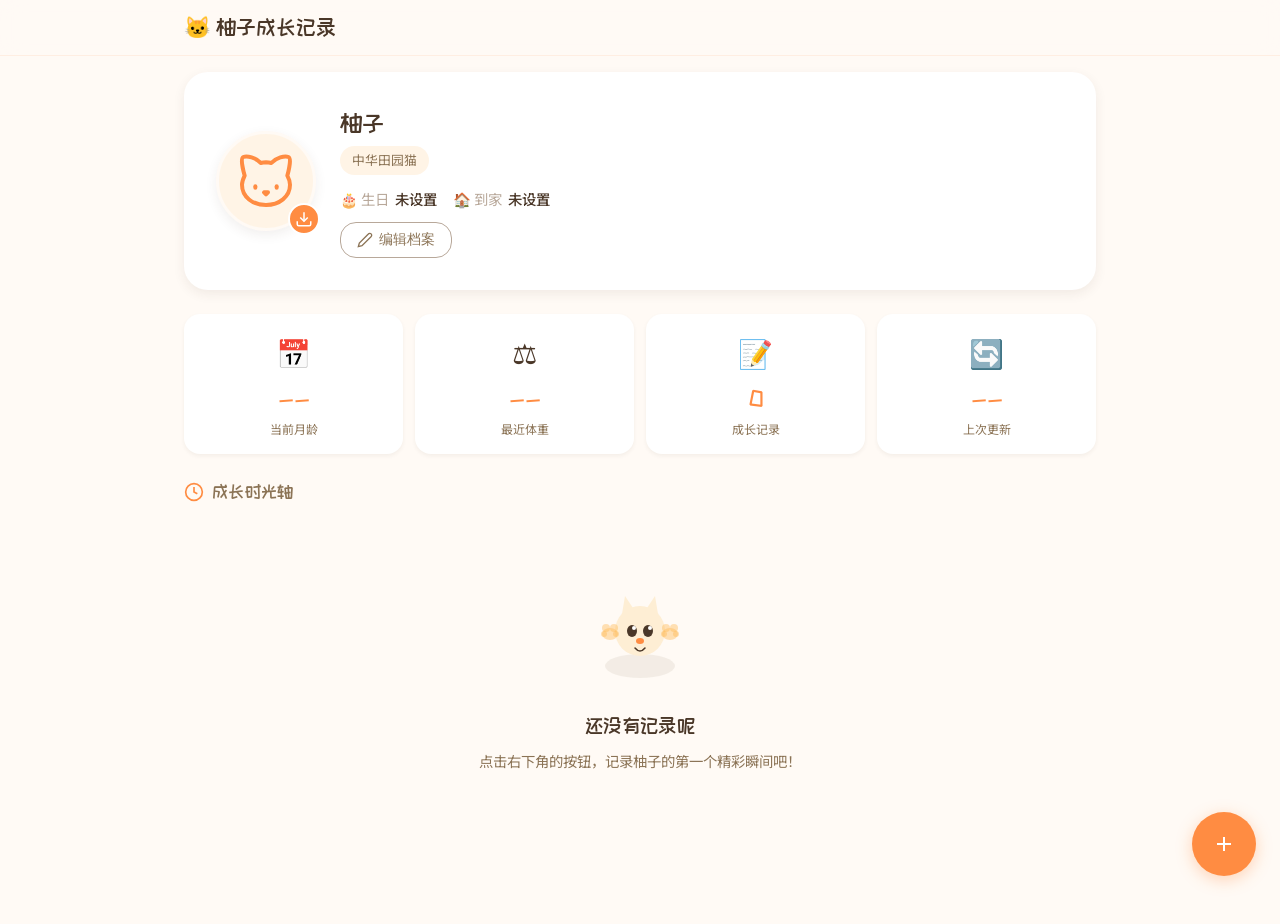
==== index.html @ f87226bc "Initial commit" ====
<!DOCTYPE html>
<html lang="zh-CN">
<head>
  <meta charset="UTF-8">
  <meta name="viewport" content="width=device-width, initial-scale=1.0, maximum-scale=1.0, user-scalable=no">
  <meta name="theme-color" content="#FF8C42">
  <meta name="apple-mobile-web-app-capable" content="yes">
  <meta name="apple-mobile-web-app-status-bar-style" content="default">
  <meta name="apple-mobile-web-app-title" content="柚子">
  <title>柚子成长记录</title>
  <link rel="manifest" href="manifest.json">
  <link rel="icon" type="image/svg+xml" href="icons/icon-192.svg">
  <link rel="apple-touch-icon" href="icons/icon-192.svg">
  <link href="https://fonts.googleapis.com/css2?family=ZCOOL+KuaiLe&family=Noto+Sans+SC:wght@400;500;700&display=swap" rel="stylesheet">
  <link rel="stylesheet" href="styles.css">
</head>
<body>
  <!-- Offline Banner -->
  <div id="offline-banner" class="offline-banner hidden" role="alert">
    <svg width="18" height="18" viewBox="0 0 24 24" fill="none" stroke="currentColor" stroke-width="2"><path d="M4 8a4 4 0 0 1 4-4h8a4 4 0 0 1 4 4v8a4 4 0 0 1-4 4H8a4 4 0 0 1-4-4V8z"></path><path d="M12 13v4"></path><path d="M12 7v2"></path></svg>
    当前处于离线模式，部分功能可能受限
  </div>

  <!-- Header -->
  <header class="header">
    <div class="header-content">
      <span class="header-title">🐱 柚子成长记录</span>
    </div>
  </header>

  <main class="main-content">
    <!-- Profile Section -->
    <section class="section profile-section">
      <div class="profile-card" id="profile-card">
        <div class="profile-avatar-container">
          <div class="profile-avatar" id="profile-avatar">
            <svg width="64" height="64" viewBox="0 0 24 24" fill="none" stroke="currentColor" stroke-width="1.5" stroke-linecap="round" stroke-linejoin="round"><path d="M12 5c.67 0 1.35.09 2 .26 1.78-2 5.03-2.84 6.42-2.26 1.4.58-.42 7-.42 7 .57 1.07 1 2.24 1 3.44C21 17.9 16.97 21 12 21s-9-3-9-7.56c0-1.25.5-2.4 1-3.44 0 0-1.89-6.42-.5-7 1.39-.58 4.72.23 6.5 2.23A9.04 9.04 0 0 1 12 5Z"></path><path d="M8 14v.5"></path><path d="M16 14v.5"></path><path d="M11.25 16.25h1.5L12 17l-.75-.75Z"></path></svg>
          </div>
          <button class="edit-avatar-btn" id="edit-avatar-btn" title="更换头像">
            <svg width="18" height="18" viewBox="0 0 24 24" fill="none" stroke="currentColor" stroke-width="2"><path d="M21 15v4a2 2 0 0 1-2 2H5a2 2 0 0 1-2-2v-4"></path><polyline points="7 10 12 15 17 10"></polyline><line x1="12" y1="15" x2="12" y2="3"></line></svg>
          </button>
        </div>
        <div class="profile-info">
          <h1 class="profile-name">柚子</h1>
          <span class="profile-badge">中华田园猫</span>
          <div class="profile-dates">
            <div class="profile-date-item">
              <span class="date-label">🎂 生日</span>
              <span class="date-value" id="cat-birthday-display">未设置</span>
            </div>
            <div class="profile-date-item">
              <span class="date-label">🏠 到家</span>
              <span class="date-value" id="cat-arrival-display">未设置</span>
            </div>
          </div>
          <button class="edit-profile-btn" id="edit-profile-btn">
            <svg width="16" height="16" viewBox="0 0 24 24" fill="none" stroke="currentColor" stroke-width="2"><path d="M17 3a2.85 2.83 0 1 1 4 4L7.5 20.5 2 22l1.5-5.5Z"></path></svg>
            编辑档案
          </button>
        </div>
      </div>
    </section>

    <!-- Stats Cards -->
    <section class="section stats-section">
      <div class="stats-grid">
        <div class="stat-card">
          <div class="stat-icon">📅</div>
          <div class="stat-value" id="stat-months">--</div>
          <div class="stat-label">当前月龄</div>
        </div>
        <div class="stat-card">
          <div class="stat-icon">⚖️</div>
          <div class="stat-value" id="stat-weight">--</div>
          <div class="stat-label">最近体重</div>
        </div>
        <div class="stat-card">
          <div class="stat-icon">📝</div>
          <div class="stat-value" id="stat-records">0</div>
          <div class="stat-label">成长记录</div>
        </div>
        <div class="stat-card">
          <div class="stat-icon">🔄</div>
          <div class="stat-value" id="stat-last-update">--</div>
          <div class="stat-label">上次更新</div>
        </div>
      </div>
    </section>

    <!-- Timeline Section -->
    <section class="section timeline-section">
      <h2 class="section-title">
        <svg width="20" height="20" viewBox="0 0 24 24" fill="none" stroke="currentColor" stroke-width="2"><circle cx="12" cy="12" r="10"></circle><polyline points="12 6 12 12 16 14"></polyline></svg>
        成长时光轴
      </h2>
      <div id="timeline" class="timeline"></div>
      <div id="empty-state" class="empty-state hidden">
        <div class="empty-illustration">
          <svg width="120" height="120" viewBox="0 0 120 120" fill="none">
            <ellipse cx="60" cy="100" rx="35" ry="12" fill="#E8E0D5" opacity="0.5"/>
            <circle cx="60" cy="65" r="25" fill="#FEEED4"/>
            <polygon points="42,48 45,30 55,45" fill="#FEEED4"/>
            <polygon points="78,48 75,30 65,45" fill="#FEEED4"/>
            <ellipse cx="52" cy="65" rx="5" ry="6" fill="#4A3728"/>
            <ellipse cx="68" cy="65" rx="5" ry="6" fill="#4A3728"/>
            <circle cx="54" cy="62" r="2" fill="white"/>
            <circle cx="70" cy="62" r="2" fill="white"/>
            <ellipse cx="60" cy="75" rx="4" ry="3" fill="#FF8C42"/>
            <path d="M55,82 Q60,88 65,82" stroke="#4A3728" stroke-width="1.5" fill="none" stroke-linecap="round"/>
            <ellipse cx="30" cy="68" rx="8" ry="6" fill="#FFB74D" opacity="0.4"/>
            <circle cx="26" cy="62" r="4" fill="#FFB74D" opacity="0.4"/>
            <circle cx="34" cy="62" r="4" fill="#FFB74D" opacity="0.4"/>
            <circle cx="24" cy="68" r="3" fill="#FFB74D" opacity="0.4"/>
            <circle cx="36" cy="68" r="3" fill="#FFB74D" opacity="0.4"/>
            <ellipse cx="90" cy="68" rx="8" ry="6" fill="#FFB74D" opacity="0.4"/>
            <circle cx="86" cy="62" r="4" fill="#FFB74D" opacity="0.4"/>
            <circle cx="94" cy="62" r="4" fill="#FFB74D" opacity="0.4"/>
            <circle cx="84" cy="68" r="3" fill="#FFB74D" opacity="0.4"/>
            <circle cx="96" cy="68" r="3" fill="#FFB74D" opacity="0.4"/>
          </svg>
        </div>
        <h3 class="empty-title">还没有记录呢</h3>
        <p class="empty-text">点击右下角的按钮，记录柚子的第一个精彩瞬间吧！</p>
      </div>
    </section>
  </main>

  <!-- FAB -->
  <button class="fab" id="add-record-btn" aria-label="添加记录">
    <svg width="24" height="24" viewBox="0 0 24 24" fill="none" stroke="currentColor" stroke-width="2"><line x1="12" y1="5" x2="12" y2="19"></line><line x1="5" y1="12" x2="19" y2="12"></line></svg>
  </button>

  <!-- Modal Overlay -->
  <div id="modal-overlay" class="modal-overlay hidden"></div>

  <!-- Record Modal -->
  <div id="record-modal" class="modal hidden">
    <div class="modal-header">
      <h3 class="modal-title" id="modal-title">添加记录</h3>
      <button class="modal-close" id="modal-close" aria-label="关闭">
        <svg width="20" height="20" viewBox="0 0 24 24" fill="none" stroke="currentColor" stroke-width="2"><line x1="18" y1="6" x2="6" y2="18"></line><line x1="6" y1="6" x2="18" y2="18"></line></svg>
      </button>
    </div>
    <div class="modal-body">
      <form id="record-form">
        <div class="form-group">
          <label class="form-label" for="record-date">📅 日期</label>
          <input type="date" id="record-date" class="form-input" required max="">
        </div>
        <div class="form-group">
          <label class="form-label">🎯 类型</label>
          <div class="type-selector" id="type-selector">
            <button type="button" class="type-btn active" data-type="daily">
              <svg width="18" height="18" viewBox="0 0 24 24" fill="none" stroke="currentColor" stroke-width="2"><path d="M12 20h9"></path><path d="M16.5 3.5a2.12 2.83 0 0 1 3 3L7 19l-4 1 1-5.5Z"></path></svg>
              日常
            </button>
            <button type="button" class="type-btn" data-type="photo">
              <svg width="18" height="18" viewBox="0 0 24 24" fill="none" stroke="currentColor" stroke-width="2"><rect width="18" height="18" x="3" y="3" rx="2" ry="2"></rect><circle cx="9" cy="9" r="2"></circle><path d="m21 15-3.086-3.086a2 2 0 0 0-2.828 0L6 21"></path></svg>
              照片
            </button>
            <button type="button" class="type-btn" data-type="weight">
              <svg width="18" height="18" viewBox="0 0 24 24" fill="none" stroke="currentColor" stroke-width="2"><circle cx="12" cy="5" r="3"></circle><path d="M12 8v8"></path><path d="M5 21a7 7 0 0 1 14 0"></path></svg>
              体重
            </button>
            <button type="button" class="type-btn" data-type="milestone">
              <svg width="18" height="18" viewBox="0 0 24 24" fill="none" stroke="currentColor" stroke-width="2"><polygon points="12 2 15.09 8.26 22 9.27 17 14.14 18.18 21.02 12 17.77 5.82 21.02 7 14.14 2 9.27 8.91 8.26 12 2"></polygon></svg>
              里程碑
            </button>
          </div>
        </div>
        <div class="form-group" id="weight-group">
          <label class="form-label" for="record-weight">⚖️ 体重 (kg)</label>
          <input type="number" id="record-weight" class="form-input" step="0.01" min="0" max="50" placeholder="0.00">
        </div>
        <div class="form-group">
          <label class="form-label" for="record-title">✏️ 标题 <span class="required">*</span></label>
          <input type="text" id="record-title" class="form-input" placeholder="记录这一刻..." required maxlength="50">
        </div>
        <div class="form-group">
          <label class="form-label" for="record-description">📝 描述</label>
          <textarea id="record-description" class="form-textarea" placeholder="写下更多细节..." maxlength="500"></textarea>
        </div>
        <div class="form-group">
          <label class="form-label">📷 照片</label>
          <div class="photo-upload-area" id="photo-upload-area">
            <div class="photo-placeholder" id="photo-placeholder">
              <svg width="32" height="32" viewBox="0 0 24 24" fill="none" stroke="currentColor" stroke-width="2"><path d="M21 15v4a2 2 0 0 1-2 2H5a2 2 0 0 1-2-2v-4"></path><polyline points="17 8 12 3 7 8"></polyline><line x1="12" y1="3" x2="12" y2="15"></line></svg>
              <p>点击或拖拽上传照片</p>
              <small>支持多张，每张不超过5MB</small>
            </div>
            <input type="file" id="photo-input" accept="image/*" multiple hidden>
            <div class="photo-preview-grid" id="photo-preview-grid"></div>
          </div>
        </div>
      </form>
    </div>
    <div class="modal-footer">
      <button type="button" class="btn btn-secondary" id="modal-cancel">取消</button>
      <button type="button" class="btn btn-primary" id="modal-save">保存</button>
    </div>
  </div>

  <!-- Profile Modal -->
  <div id="profile-modal" class="modal hidden">
    <div class="modal-header">
      <h3 class="modal-title">编辑柚子档案</h3>
      <button class="modal-close" id="profile-modal-close" aria-label="关闭">
        <svg width="20" height="20" viewBox="0 0 24 24" fill="none" stroke="currentColor" stroke-width="2"><line x1="18" y1="6" x2="6" y2="18"></line><line x1="6" y1="6" x2="18" y2="18"></line></svg>
      </button>
    </div>
    <div class="modal-body">
      <form id="profile-form">
        <div class="form-group">
          <label class="form-label" for="profile-name">🐱 名字</label>
          <input type="text" id="profile-name" class="form-input" value="柚子" maxlength="20">
        </div>
        <div class="form-group">
          <label class="form-label" for="profile-breed">🐾 品种</label>
          <input type="text" id="profile-breed" class="form-input" value="中华田园猫" maxlength="30">
        </div>
        <div class="form-group">
          <label class="form-label" for="profile-birthday">🎂 生日</label>
          <input type="date" id="profile-birthday" class="form-input">
        </div>
        <div class="form-group">
          <label class="form-label" for="profile-arrival">🏠 到家的日子</label>
          <input type="date" id="profile-arrival" class="form-input">
        </div>
      </form>
    </div>
    <div class="modal-footer">
      <button type="button" class="btn btn-secondary" id="profile-cancel">取消</button>
      <button type="button" class="btn btn-primary" id="profile-save">保存</button>
    </div>
  </div>

  <!-- Delete Confirmation Modal -->
  <div id="delete-modal" class="modal modal-small hidden">
    <div class="modal-header">
      <h3 class="modal-title">确认删除</h3>
      <button class="modal-close" id="modal-close-delete" aria-label="关闭">
        <svg width="20" height="20" viewBox="0 0 24 24" fill="none" stroke="currentColor" stroke-width="2"><line x1="18" y1="6" x2="6" y2="18"></line><line x1="6" y1="6" x2="18" y2="18"></line></svg>
      </button>
    </div>
    <div class="modal-body">
      <p class="delete-confirm-text">确定要删除这条记录吗？此操作不可撤销。</p>
    </div>
    <div class="modal-footer">
      <button type="button" class="btn btn-secondary" id="delete-cancel">取消</button>
      <button type="button" class="btn btn-danger" id="delete-confirm">删除</button>
    </div>
  </div>

  <!-- Photo Viewer -->
  <div id="photo-viewer" class="photo-viewer hidden">
    <button class="viewer-close" id="viewer-close" aria-label="关闭">
      <svg width="24" height="24" viewBox="0 0 24 24" fill="none" stroke="currentColor" stroke-width="2.5"><line x1="18" y1="6" x2="6" y2="18"></line><line x1="6" y1="6" x2="18" y2="18"></line></svg>
    </button>
    <button class="viewer-nav viewer-prev" id="viewer-prev" aria-label="上一张">
      <svg width="32" height="32" viewBox="0 0 24 24" fill="none" stroke="currentColor" stroke-width="2"><polyline points="15 18 9 12 15 6"></polyline></svg>
    </button>
    <button class="viewer-nav viewer-next" id="viewer-next" aria-label="下一张">
      <svg width="32" height="32" viewBox="0 0 24 24" fill="none" stroke="currentColor" stroke-width="2"><polyline points="9 18 15 12 9 6"></polyline></svg>
    </button>
    <img id="viewer-image" class="viewer-image" alt="预览">
    <div class="viewer-counter" id="viewer-counter"></div>
  </div>

  <!-- Toast Container -->
  <div id="toast-container" class="toast-container"></div>

  <script src="app.js"></script>
</body>
</html>
---- styles.css ----
/* =========================================
   柚子成长记录 - Styles
   Warm, hand-drawn style PWA for cat growth tracker
   ========================================= */

/* CSS Variables */
:root {
  --color-primary: #FF8C42;
  --color-secondary: #FFF4E6;
  --color-accent: #FFB74D;
  --color-bg: #FFFAF5;
  --color-bg-paper: #FFFFFF;
  --color-text: #4A3728;
  --color-text-light: #8B7355;
  --color-text-muted: #B8A89A;
  --color-success: #7CB342;
  --color-error: #E53935;
  --color-warning: #FFC107;

  --shadow-sm: 0 2px 4px rgba(74, 55, 40, 0.06);
  --shadow-md: 0 4px 12px rgba(74, 55, 40, 0.08);
  --shadow-lg: 0 8px 24px rgba(74, 55, 40, 0.12);
  --shadow-hover: 0 12px 32px rgba(74, 55, 40, 0.16);

  --radius-sm: 8px;
  --radius-md: 12px;
  --radius-lg: 16px;
  --radius-xl: 24px;

  --font-display: 'ZCOOL KuaiLe', cursive;
  --font-body: 'Noto Sans SC', system-ui, -apple-system, sans-serif;

  --space-unit: 8px;
  --transition-fast: 200ms ease-out;
  --transition-normal: 300ms ease-out;
}

/* Reset & Base */
*, *::before, *::after {
  box-sizing: border-box;
  margin: 0;
  padding: 0;
}

html {
  font-size: 16px;
  -webkit-tap-highlight-color: transparent;
}

body {
  font-family: var(--font-body);
  background: var(--color-bg);
  color: var(--color-text);
  line-height: 1.6;
  min-height: 100vh;
  -webkit-font-smoothing: antialiased;
  -moz-osx-font-smoothing: grayscale;
}

/* Typography */
h1, h2, h3, h4 {
  font-family: var(--font-display);
  font-weight: 400;
  letter-spacing: 0.02em;
}

h1 { font-size: 1.75rem; }
h2 { font-size: 1.5rem; }
h3 { font-size: 1.25rem; }

/* Header */
.header {
  position: fixed;
  top: 0;
  left: 0;
  right: 0;
  height: 56px;
  background: rgba(255, 250, 245, 0.85);
  backdrop-filter: blur(12px);
  -webkit-backdrop-filter: blur(12px);
  z-index: 100;
  border-bottom: 1px solid rgba(255, 140, 66, 0.1);
}

.header-content {
  max-width: 960px;
  margin: 0 auto;
  height: 100%;
  display: flex;
  align-items: center;
  padding: 0 calc(var(--space-unit) * 2);
}

.header-title {
  font-family: var(--font-display);
  font-size: 1.35rem;
  color: var(--color-text);
  display: flex;
  align-items: center;
  gap: 8px;
}

/* Main Content */
.main-content {
  padding-top: 72px;
  padding-bottom: calc(var(--space-unit) * 10);
  max-width: 960px;
  margin: 0 auto;
}

.section {
  padding: 0 calc(var(--space-unit) * 2);
  margin-bottom: calc(var(--space-unit) * 3);
}

.section-title {
  display: flex;
  align-items: center;
  gap: 8px;
  color: var(--color-text-light);
  font-size: 1.1rem;
  margin-bottom: calc(var(--space-unit) * 1.5);
}

.section-title svg {
  color: var(--color-primary);
}

/* Profile Section */
.profile-card {
  background: var(--color-bg-paper);
  border-radius: var(--radius-xl);
  padding: calc(var(--space-unit) * 3);
  box-shadow: var(--shadow-md);
  display: flex;
  gap: calc(var(--space-unit) * 3);
  align-items: center;
  transition: transform var(--transition-fast), box-shadow var(--transition-fast);
}

.profile-card:hover {
  transform: translateY(-2px);
  box-shadow: var(--shadow-hover);
}

.profile-avatar-container {
  position: relative;
  flex-shrink: 0;
}

.profile-avatar {
  width: 88px;
  height: 88px;
  border-radius: 50%;
  background: var(--color-secondary);
  display: flex;
  align-items: center;
  justify-content: center;
  color: var(--color-primary);
  overflow: hidden;
  border: 3px solid var(--color-bg);
  box-shadow: var(--shadow-md);
}

.profile-avatar img {
  width: 100%;
  height: 100%;
  object-fit: cover;
}

.edit-avatar-btn {
  position: absolute;
  bottom: -4px;
  right: -4px;
  width: 32px;
  height: 32px;
  border-radius: 50%;
  background: var(--color-primary);
  color: white;
  border: 2px solid white;
  display: flex;
  align-items: center;
  justify-content: center;
  cursor: pointer;
  transition: transform var(--transition-fast);
}

.edit-avatar-btn:hover {
  transform: scale(1.1);
}

.edit-avatar-btn:active {
  transform: scale(0.95);
}

.profile-info {
  flex: 1;
}

.profile-name {
  font-size: 1.5rem;
  color: var(--color-text);
  margin-bottom: 4px;
}

.profile-badge {
  display: inline-block;
  background: var(--color-secondary);
  color: var(--color-text-light);
  padding: 4px 12px;
  border-radius: 100px;
  font-size: 0.8rem;
  margin-bottom: calc(var(--space-unit) * 1.5);
}

.profile-dates {
  display: flex;
  flex-wrap: wrap;
  gap: calc(var(--space-unit) * 2);
  margin-bottom: calc(var(--space-unit) * 1.5);
}

.profile-date-item {
  display: flex;
  align-items: center;
  gap: 6px;
  font-size: 0.9rem;
}

.date-label {
  color: var(--color-text-muted);
}

.date-value {
  color: var(--color-text);
  font-weight: 500;
}

.edit-profile-btn {
  display: inline-flex;
  align-items: center;
  gap: 6px;
  padding: 8px 16px;
  background: transparent;
  border: 1.5px solid var(--color-text-muted);
  color: var(--color-text-light);
  border-radius: var(--radius-lg);
  font-size: 0.85rem;
  cursor: pointer;
  transition: all var(--transition-fast);
}

.edit-profile-btn:hover {
  border-color: var(--color-primary);
  color: var(--color-primary);
}

/* Stats Section */
.stats-grid {
  display: grid;
  grid-template-columns: repeat(2, 1fr);
  gap: calc(var(--space-unit) * 1.5);
}

.stat-card {
  background: var(--color-bg-paper);
  border-radius: var(--radius-lg);
  padding: calc(var(--space-unit) * 2);
  text-align: center;
  box-shadow: var(--shadow-sm);
  transition: transform var(--transition-fast), box-shadow var(--transition-fast);
}

.stat-card:hover {
  transform: translateY(-2px);
  box-shadow: var(--shadow-md);
}

.stat-icon {
  font-size: 1.75rem;
  margin-bottom: 4px;
}

.stat-value {
  font-family: var(--font-display);
  font-size: 1.5rem;
  color: var(--color-primary);
  font-weight: 500;
}

.stat-label {
  font-size: 0.75rem;
  color: var(--color-text-light);
  margin-top: 2px;
}

/* Timeline */
.timeline {
  position: relative;
  padding-left: calc(var(--space-unit) * 3);
}

.timeline::before {
  content: '';
  position: absolute;
  left: 15px;
  top: 0;
  bottom: 0;
  width: 3px;
  background: linear-gradient(
    to bottom,
    var(--color-primary) 0%,
    var(--color-accent) 50%,
    transparent 100%
  );
  border-radius: 100px;
  opacity: 0.3;
}

.timeline-item {
  position: relative;
  margin-bottom: calc(var(--space-unit) * 2.5);
  opacity: 0;
  transform: translateY(16px);
  animation: slideUp var(--transition-normal) forwards;
}

@keyframes slideUp {
  to {
    opacity: 1;
    transform: translateY(0);
  }
}

.timeline-dot {
  position: absolute;
  left: calc(var(--space-unit) * 2 - 15px);
  top: 12px;
  width: 14px;
  height: 14px;
  border-radius: 50%;
  border: 3px solid var(--color-bg);
  z-index: 1;
}

.timeline-dot.type-photo { background: var(--color-primary); }
.timeline-dot.type-daily { background: var(--color-success); }
.timeline-dot.type-weight { background: #42A5F5; }
.timeline-dot.type-milestone { background: #FF7043; }

.timeline-card {
  background: var(--color-bg-paper);
  border-radius: var(--radius-lg);
  padding: calc(var(--space-unit) * 2);
  box-shadow: var(--shadow-sm);
  transition: transform var(--transition-fast), box-shadow var(--transition-fast);
}

.timeline-card:hover {
  transform: translateX(4px);
  box-shadow: var(--shadow-md);
}

.timeline-card-header {
  display: flex;
  justify-content: space-between;
  align-items: flex-start;
  margin-bottom: calc(var(--space-unit) * 1);
}

.timeline-card-title {
  font-weight: 600;
  font-size: 1rem;
  color: var(--color-text);
}

.timeline-card-date {
  font-size: 0.8rem;
  color: var(--color-text-muted);
  white-space: nowrap;
  margin-left: 8px;
}

.timeline-card-body {
  font-size: 0.9rem;
  color: var(--color-text-light);
  line-height: 1.5;
  margin-bottom: calc(var(--space-unit) * 1);
}

.timeline-card-meta {
  display: flex;
  gap: 8px;
  flex-wrap: wrap;
  margin-bottom: calc(var(--space-unit) * 1.5);
}

.timeline-type-badge,
.timeline-weight-badge {
  display: inline-flex;
  align-items: center;
  gap: 4px;
  padding: 4px 10px;
  border-radius: 100px;
  font-size: 0.75rem;
  font-weight: 500;
}

.timeline-type-badge {
  background: var(--color-secondary);
  color: var(--color-text-light);
}

.timeline-weight-badge {
  background: #E3F2FD;
  color: #1565C0;
}

/* Photo Grid in Timeline */
.timeline-photo-grid {
  display: grid;
  gap: 8px;
  margin-bottom: calc(var(--space-unit) * 1.5);
}

.timeline-photo-grid.cols-1 { grid-template-columns: repeat(1, 1fr); }
.timeline-photo-grid.cols-2 { grid-template-columns: repeat(2, 1fr); }
.timeline-photo-grid.cols-3 { grid-template-columns: repeat(3, 1fr); }

.timeline-photo-thumb {
  position: relative;
  aspect-ratio: 1;
  border-radius: var(--radius-md);
  overflow: hidden;
  cursor: pointer;
  background: var(--color-secondary);
  transition: transform var(--transition-fast);
}

.timeline-photo-thumb:hover {
  transform: scale(1.02);
}

.timeline-photo-thumb img {
  width: 100%;
  height: 100%;
  object-fit: cover;
}

.timeline-photo-more {
  position: absolute;
  right: 8px;
  bottom: 8px;
  background: rgba(74, 55, 40, 0.7);
  color: white;
  padding: 4px 10px;
  border-radius: var(--radius-sm);
  font-size: 0.75rem;
  font-weight: 500;
}

/* Timeline Actions */
.timeline-card-actions {
  display: flex;
  gap: 8px;
  justify-content: flex-end;
}

.timeline-action-btn {
  display: inline-flex;
  align-items: center;
  gap: 4px;
  padding: 6px 12px;
  border-radius: var(--radius-sm);
  border: none;
  background: transparent;
  color: var(--color-text-muted);
  font-size: 0.8rem;
  cursor: pointer;
  transition: all var(--transition-fast);
}

.timeline-action-btn:hover {
  background: var(--color-secondary);
  color: var(--color-text);
}

.timeline-action-btn.delete:hover {
  background: #FFEBEE;
  color: var(--color-error);
}

/* Empty State */
.empty-state {
  text-align: center;
  padding: calc(var(--space-unit) * 6) calc(var(--space-unit) * 2);
}

.empty-illustration {
  margin-bottom: calc(var(--space-unit) * 2);
}

.empty-title {
  font-family: var(--font-display);
  font-size: 1.25rem;
  color: var(--color-text);
  margin-bottom: 8px;
}

.empty-text {
  color: var(--color-text-light);
  font-size: 0.9rem;
}

/* FAB */
.fab {
  position: fixed;
  bottom: calc(var(--space-unit) * 3);
  right: calc(var(--space-unit) * 3);
  width: 56px;
  height: 56px;
  border-radius: 50%;
  background: var(--color-primary);
  color: white;
  border: none;
  display: flex;
  align-items: center;
  justify-content: center;
  cursor: pointer;
  box-shadow: 0 4px 16px rgba(255, 140, 66, 0.35);
  z-index: 90;
  transition: transform var(--transition-fast), box-shadow var(--transition-fast);
}

.fab:hover {
  transform: scale(1.1);
  box-shadow: 0 6px 24px rgba(255, 140, 66, 0.45);
}

.fab:active {
  transform: scale(0.95);
}

/* Modal */
.modal-overlay {
  position: fixed;
  inset: 0;
  background: rgba(74, 55, 40, 0.4);
  backdrop-filter: blur(4px);
  -webkit-backdrop-filter: blur(4px);
  z-index: 200;
  display: flex;
  align-items: flex-end;
  justify-content: center;
}

.modal-overlay.hidden {
  display: none;
}

.modal {
  position: fixed;
  bottom: 0;
  left: 0;
  right: 0;
  background: var(--color-bg-paper);
  border-radius: var(--radius-xl) var(--radius-xl) 0 0;
  max-height: 90vh;
  display: flex;
  flex-direction: column;
  z-index: 210;
  animation: modalSlideUp var(--transition-normal);
}

@keyframes modalSlideUp {
  from {
    opacity: 0;
    transform: translateY(100%);
  }
  to {
    opacity: 1;
    transform: translateY(0);
  }
}

.modal.hidden {
  display: none;
}

@media (min-width: 640px) {
  .modal {
    position: absolute;
    top: 50%;
    left: 50%;
    right: auto;
    bottom: auto;
    transform: translate(-50%, -50%);
    max-width: 480px;
    max-height: 85vh;
    border-radius: var(--radius-xl);
  }

  .modal-overlay {
    align-items: center;
    justify-content: center;
  }
}

.modal-header {
  display: flex;
  align-items: center;
  justify-content: space-between;
  padding: calc(var(--space-unit) * 2) calc(var(--space-unit) * 2) calc(var(--space-unit) * 1.5);
  border-bottom: 1px solid rgba(74, 55, 40, 0.08);
}

.modal-title {
  font-size: 1.25rem;
  color: var(--color-text);
}

.modal-close {
  width: 36px;
  height: 36px;
  border-radius: 50%;
  border: none;
  background: transparent;
  color: var(--color-text-light);
  display: flex;
  align-items: center;
  justify-content: center;
  cursor: pointer;
  transition: background var(--transition-fast);
}

.modal-close:hover {
  background: var(--color-secondary);
}

.modal-body {
  flex: 1;
  overflow-y: auto;
  padding: calc(var(--space-unit) * 2);
}

.modal-footer {
  display: flex;
  gap: calc(var(--space-unit) * 1.5);
  justify-content: flex-end;
  padding: calc(var(--space-unit) * 2);
  border-top: 1px solid rgba(74, 55, 40, 0.08);
}

.modal-small {
  max-width: 360px;
}

/* Form Elements */
.form-group {
  margin-bottom: calc(var(--space-unit) * 2);
}

.form-label {
  display: block;
  font-size: 0.9rem;
  color: var(--color-text);
  margin-bottom: calc(var(--space-unit) * 0.75);
}

.form-label .required {
  color: var(--color-error);
}

.form-input,
.form-textarea {
  width: 100%;
  padding: 12px 14px;
  border: 1.5px solid rgba(74, 55, 40, 0.15);
  border-radius: var(--radius-md);
  background: var(--color-bg-paper);
  font-size: 1rem;
  color: var(--color-text);
  transition: border-color var(--transition-fast), box-shadow var(--transition-fast);
}

.form-input:focus,
.form-textarea:focus {
  outline: none;
  border-color: var(--color-primary);
  box-shadow: 0 0 0 3px rgba(255, 140, 66, 0.12);
}

.form-input::placeholder,
.form-textarea::placeholder {
  color: var(--color-text-muted);
}

.form-textarea {
  min-height: 100px;
  resize: vertical;
}

/* Type Selector */
.type-selector {
  display: grid;
  grid-template-columns: repeat(2, 1fr);
  gap: 8px;
}

@media (min-width: 400px) {
  .type-selector {
    grid-template-columns: repeat(4, 1fr);
  }
}

.type-btn {
  display: flex;
  flex-direction: column;
  align-items: center;
  gap: 6px;
  padding: 12px 8px;
  border: 1.5px solid rgba(74, 55, 40, 0.15);
  border-radius: var(--radius-md);
  background: var(--color-bg-paper);
  color: var(--color-text-light);
  cursor: pointer;
  transition: all var(--transition-fast);
  font-size: 0.8rem;
}

.type-btn:hover {
  border-color: var(--color-accent);
  color: var(--color-text);
}

.type-btn.active {
  border-color: var(--color-primary);
  background: rgba(255, 140, 66, 0.08);
  color: var(--color-primary);
}

.type-btn svg {
  color: currentColor;
}

/* Weight Group */
.hidden {
  display: none !important;
}

/* Photo Upload */
.photo-upload-area {
  border: 2px dashed rgba(74, 55, 40, 0.2);
  border-radius: var(--radius-lg);
  padding: calc(var(--space-unit) * 2);
  cursor: pointer;
  transition: border-color var(--transition-fast);
}

.photo-upload-area:hover {
  border-color: var(--color-primary);
}

.photo-placeholder {
  text-align: center;
  color: var(--color-text-muted);
}

.photo-placeholder svg {
  margin-bottom: 8px;
  color: var(--color-text-light);
}

.photo-placeholder p {
  font-size: 0.9rem;
  margin-bottom: 4px;
}

.photo-placeholder small {
  font-size: 0.75rem;
}

.photo-preview-grid {
  display: grid;
  grid-template-columns: repeat(3, 1fr);
  gap: 8px;
}

.photo-preview-item {
  position: relative;
  aspect-ratio: 1;
  border-radius: var(--radius-md);
  overflow: hidden;
}

.photo-preview-item img {
  width: 100%;
  height: 100%;
  object-fit: cover;
}

.photo-remove-btn {
  position: absolute;
  top: 4px;
  right: 4px;
  width: 24px;
  height: 24px;
  border-radius: 50%;
  background: rgba(74, 55, 40, 0.6);
  color: white;
  border: none;
  display: flex;
  align-items: center;
  justify-content: center;
  cursor: pointer;
  transition: background var(--transition-fast);
}

.photo-remove-btn:hover {
  background: var(--color-error);
}

/* Buttons */
.btn {
  padding: 10px 20px;
  border-radius: var(--radius-lg);
  font-size: 0.95rem;
  font-weight: 500;
  cursor: pointer;
  border: none;
  transition: all var(--transition-fast);
}

.btn-primary {
  background: var(--color-primary);
  color: white;
}

.btn-primary:hover {
  background: #F77D2D;
  transform: translateY(-1px);
}

.btn-secondary {
  background: var(--color-secondary);
  color: var(--color-text);
}

.btn-secondary:hover {
  background: #FFE8D0;
}

.btn-danger {
  background: var(--color-error);
  color: white;
}

.btn-danger:hover {
  background: #C62828;
}

/* Delete Confirmation */
.delete-confirm-text {
  text-align: center;
  color: var(--color-text-light);
  padding: calc(var(--space-unit) * 2) 0;
}

/* Photo Viewer */
.photo-viewer {
  position: fixed;
  inset: 0;
  background: rgba(0, 0, 0, 0.95);
  z-index: 300;
  display: flex;
  align-items: center;
  justify-content: center;
}

.photo-viewer.hidden {
  display: none;
}

.viewer-image {
  max-width: 90%;
  max-height: 80vh;
  border-radius: var(--radius-md);
  object-fit: contain;
}

.viewer-close,
.viewer-nav {
  position: absolute;
  background: rgba(255, 255, 255, 0.1);
  border: none;
  color: white;
  cursor: pointer;
  border-radius: 50%;
  display: flex;
  align-items: center;
  justify-content: center;
  transition: background var(--transition-fast);
}

.viewer-close {
  top: 16px;
  right: 16px;
  width: 44px;
  height: 44px;
}

.viewer-nav {
  top: 50%;
  transform: translateY(-50%);
  width: 48px;
  height: 48px;
}

.viewer-prev {
  left: 16px;
}

.viewer-next {
  right: 16px;
}

.viewer-close:hover,
.viewer-nav:hover {
  background: rgba(255, 255, 255, 0.2);
}

.viewer-counter {
  position: absolute;
  bottom: 24px;
  left: 50%;
  transform: translateX(-50%);
  background: rgba(255, 255, 255, 0.2);
  color: white;
  padding: 8px 16px;
  border-radius: 100px;
  font-size: 0.85rem;
}

/* Toast */
.toast-container {
  position: fixed;
  bottom: calc(var(--space-unit) * 3);
  left: 50%;
  transform: translateX(-50%);
  z-index: 250;
  display: flex;
  flex-direction: column;
  gap: 8px;
  pointer-events: none;
}

.toast {
  padding: 12px 20px;
  border-radius: var(--radius-lg);
  color: white;
  font-size: 0.9rem;
  text-align: center;
  animation: toastIn var(--transition-fast);
  box-shadow: var(--shadow-lg);
  max-width: 90vw;
  word-break: break-word;
}

@keyframes toastIn {
  from {
    opacity: 0;
    transform: translateY(10px);
  }
  to {
    opacity: 1;
    transform: translateY(0);
  }
}

.toast-out {
  animation: toastOut 200ms ease-in forwards;
}

@keyframes toastOut {
  to {
    opacity: 0;
    transform: translateY(-10px);
  }
}

.toast.success { background: var(--color-success); }
.toast.error { background: var(--color-error); }
.toast.info { background: var(--color-text-light); }

/* Offline Banner */
.offline-banner {
  position: fixed;
  top: 56px;
  left: 0;
  right: 0;
  background: var(--color-warning);
  color: var(--color-text);
  padding: 8px 16px;
  font-size: 0.85rem;
  display: flex;
  align-items: center;
  justify-content: center;
  gap: 8px;
  z-index: 95;
  animation: slideDown var(--transition-fast);
}

@keyframes slideDown {
  from {
    transform: translateY(-100%);
  }
  to {
    transform: translateY(0);
  }
}

/* Responsive */
@media (min-width: 640px) {
  .stats-grid {
    grid-template-columns: repeat(4, 1fr);
  }

  .timeline {
    padding-left: calc(var(--space-unit) * 4);
  }

  .timeline::before {
    left: 20px;
  }

  .timeline-dot {
    left: calc(var(--space-unit) * 2 - 20px);
    width: 16px;
    height: 16px;
    border-width: 4px;
  }

  .profile-card {
    padding: calc(var(--space-unit) * 4);
  }

  .profile-avatar {
    width: 100px;
    height: 100px;
  }

  .fab {
    width: 64px;
    height: 64px;
  }
}

@media (min-width: 960px) {
  .header-content,
  .main-content {
    padding-left: calc(var(--space-unit) * 3);
    padding-right: calc(var(--space-unit) * 3);
  }

  .section {
    padding-left: 0;
    padding-right: 0;
  }
}
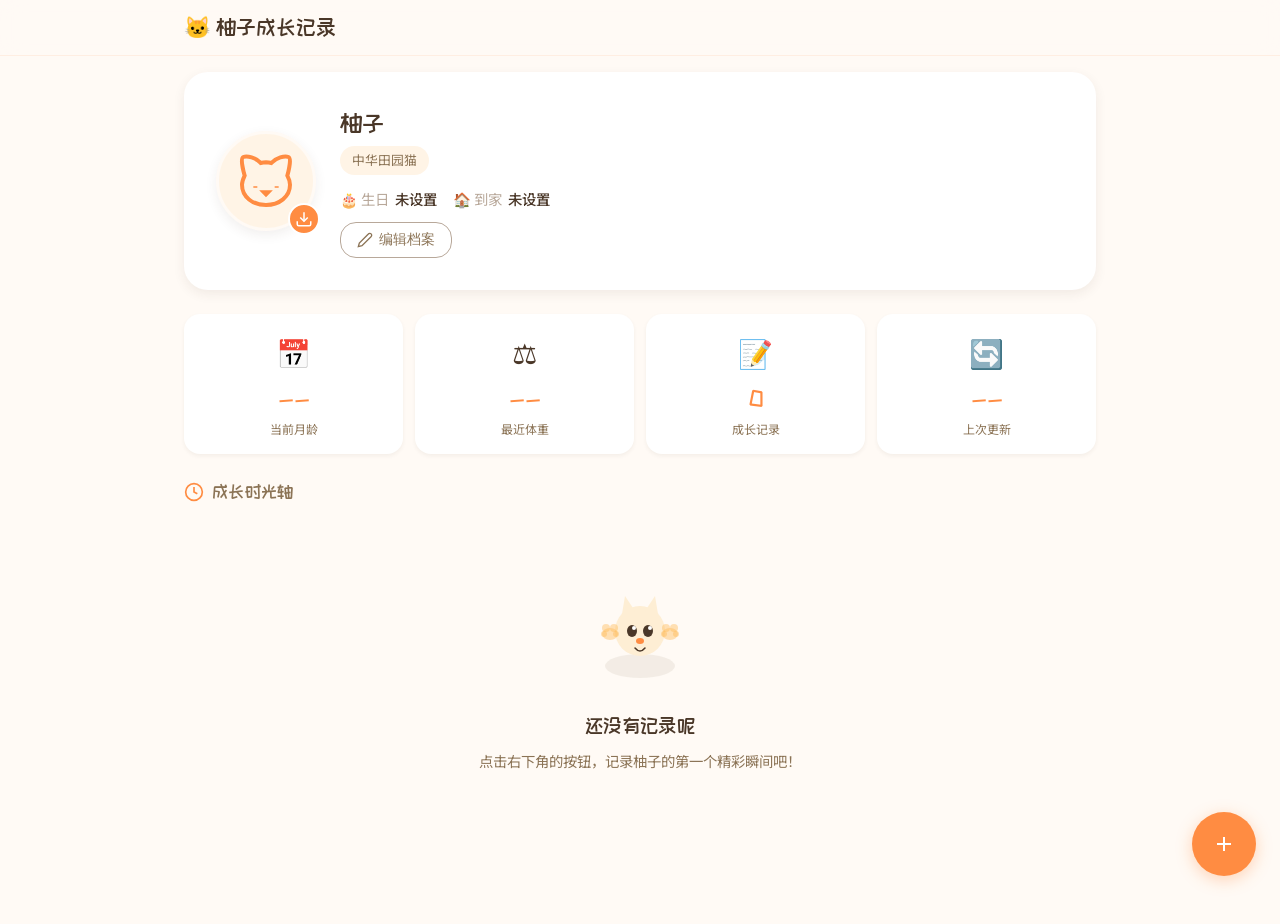
==== commit a6567dad: "修改首页文案和样式" ====
--- a/index.html
+++ b/index.html
@@ -41,8 +41,8 @@
           </button>
         </div>
         <div class="profile-info">
-          <h1 class="profile-name">柚子</h1>
-          <span class="profile-badge">中华田园猫</span>
+          <h1 class="profile-name" id="profile-name-display">柚子</h1>
+          <span class="profile-badge" id="profile-breed-display">中华田园猫</span>
           <div class="profile-dates">
             <div class="profile-date-item">
               <span class="date-label">🎂 生日</span>
--- a/styles.css
+++ b/styles.css
@@ -1019,6 +1019,135 @@
   }
 }
 
+/* PIN Auth Overlay */
+.pin-overlay {
+  position: fixed;
+  inset: 0;
+  background: var(--color-bg);
+  z-index: 500;
+  display: flex;
+  align-items: center;
+  justify-content: center;
+  padding: calc(var(--space-unit) * 2);
+}
+
+.pin-overlay.hidden {
+  display: none;
+}
+
+.pin-panel {
+  background: var(--color-bg-paper);
+  border-radius: var(--radius-xl);
+  padding: calc(var(--space-unit) * 4);
+  text-align: center;
+  max-width: 360px;
+  width: 100%;
+  box-shadow: var(--shadow-lg);
+}
+
+.pin-panel.hidden {
+  display: none;
+}
+
+.pin-avatar {
+  width: 80px;
+  height: 80px;
+  background: var(--color-secondary);
+  border-radius: 50%;
+  display: flex;
+  align-items: center;
+  justify-content: center;
+  font-size: 2.5rem;
+  margin: 0 auto calc(var(--space-unit) * 2);
+  box-shadow: var(--shadow-md);
+}
+
+.pin-title {
+  font-family: var(--font-display);
+  font-size: 1.5rem;
+  color: var(--color-text);
+  margin-bottom: 8px;
+}
+
+.pin-desc {
+  color: var(--color-text-light);
+  font-size: 0.9rem;
+  margin-bottom: calc(var(--space-unit) * 3);
+  line-height: 1.6;
+}
+
+.pin-input {
+  width: 160px;
+  height: 56px;
+  font-size: 1.75rem;
+  letter-spacing: 8px;
+  text-align: center;
+  border: 2px solid rgba(74, 55, 40, 0.2);
+  border-radius: var(--radius-lg);
+  background: var(--color-bg);
+  color: var(--color-text);
+  margin-bottom: calc(var(--space-unit) * 2);
+  transition: border-color var(--transition-fast);
+}
+
+.pin-input:focus {
+  outline: none;
+  border-color: var(--color-primary);
+}
+
+.pin-btn {
+  width: 100%;
+  max-width: 160px;
+  padding: 14px 24px;
+  background: var(--color-primary);
+  color: white;
+  border: none;
+  border-radius: var(--radius-lg);
+  font-size: 1rem;
+  font-weight: 500;
+  cursor: pointer;
+  transition: transform var(--transition-fast), background var(--transition-fast);
+}
+
+.pin-btn:hover {
+  background: #F77D2D;
+  transform: translateY(-2px);
+}
+
+.pin-forgot {
+  margin-top: calc(var(--space-unit) * 2);
+  font-size: 0.85rem;
+}
+
+.pin-forgot a {
+  color: var(--color-text-muted);
+  text-decoration: none;
+}
+
+.pin-forgot a:hover {
+  color: var(--color-primary);
+}
+
+/* Sync Status */
+.sync-status {
+  position: fixed;
+  top: 64px;
+  left: 50%;
+  transform: translateX(-50%);
+  background: var(--color-success);
+  color: white;
+  padding: 6px 16px;
+  border-radius: 100px;
+  font-size: 0.8rem;
+  z-index: 96;
+  transition: opacity var(--transition-fast);
+  pointer-events: none;
+}
+
+.sync-status:empty {
+  opacity: 0;
+}
+
 /* Responsive */
 @media (min-width: 640px) {
   .stats-grid {
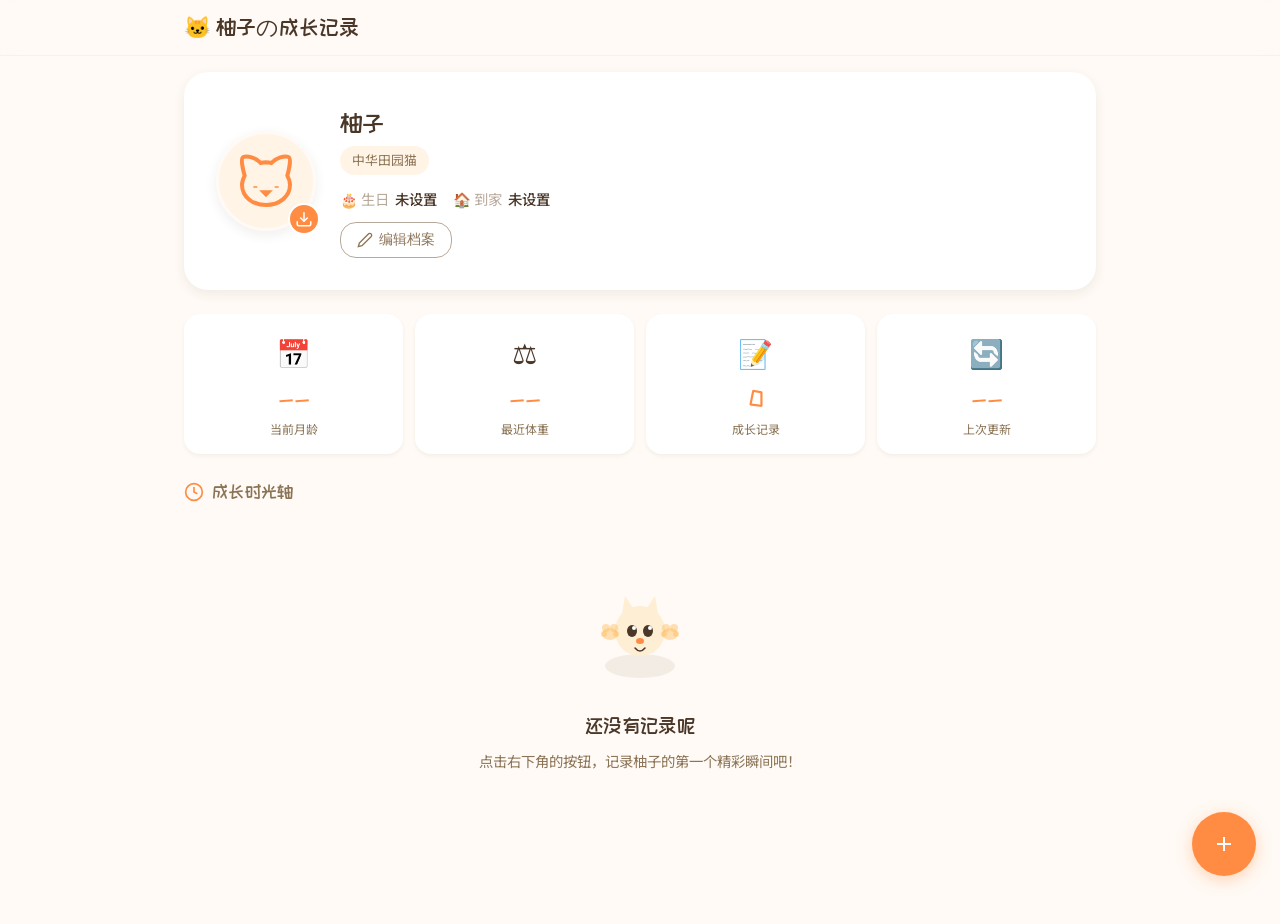
==== commit aaa1db30: "加了个の" ====
--- a/index.html
+++ b/index.html
@@ -24,7 +24,7 @@
   <!-- Header -->
   <header class="header">
     <div class="header-content">
-      <span class="header-title">🐱 柚子成长记录</span>
+      <span class="header-title">🐱 柚子の成长记录</span>
     </div>
   </header>
 
